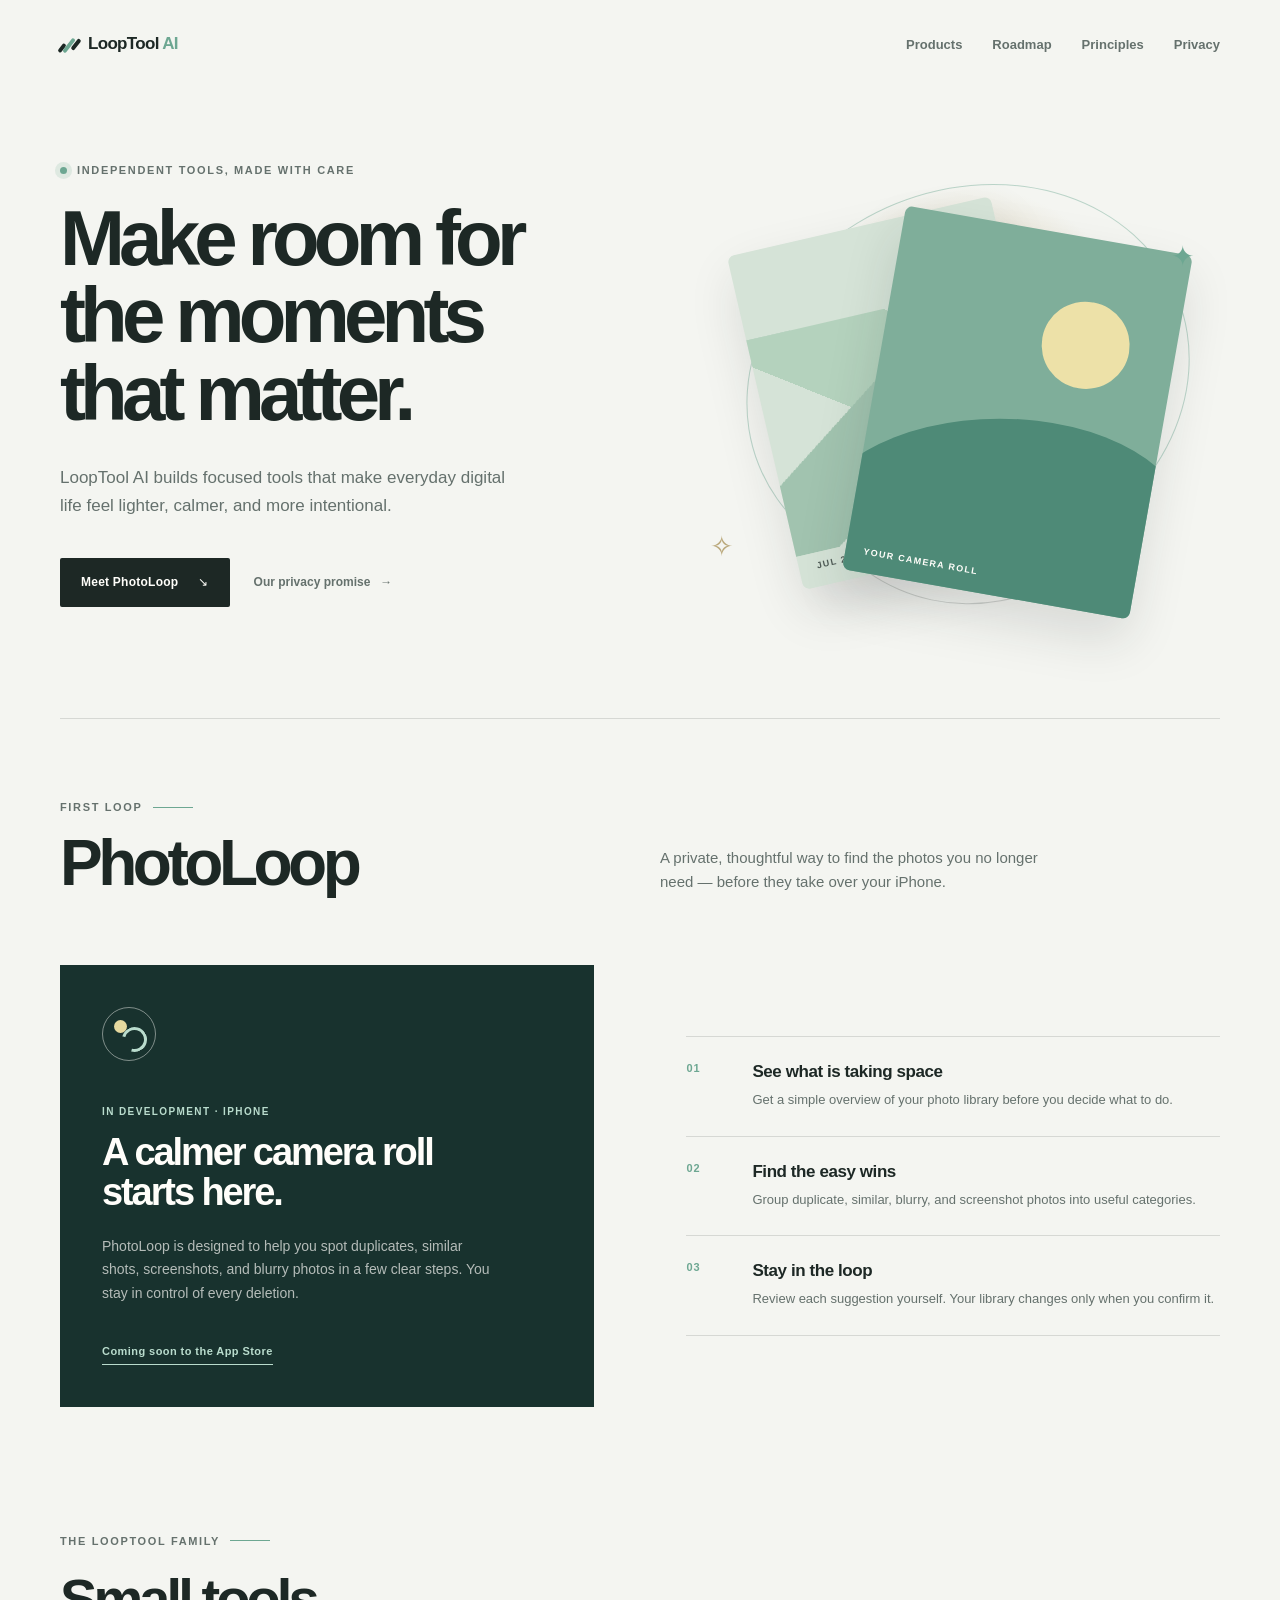
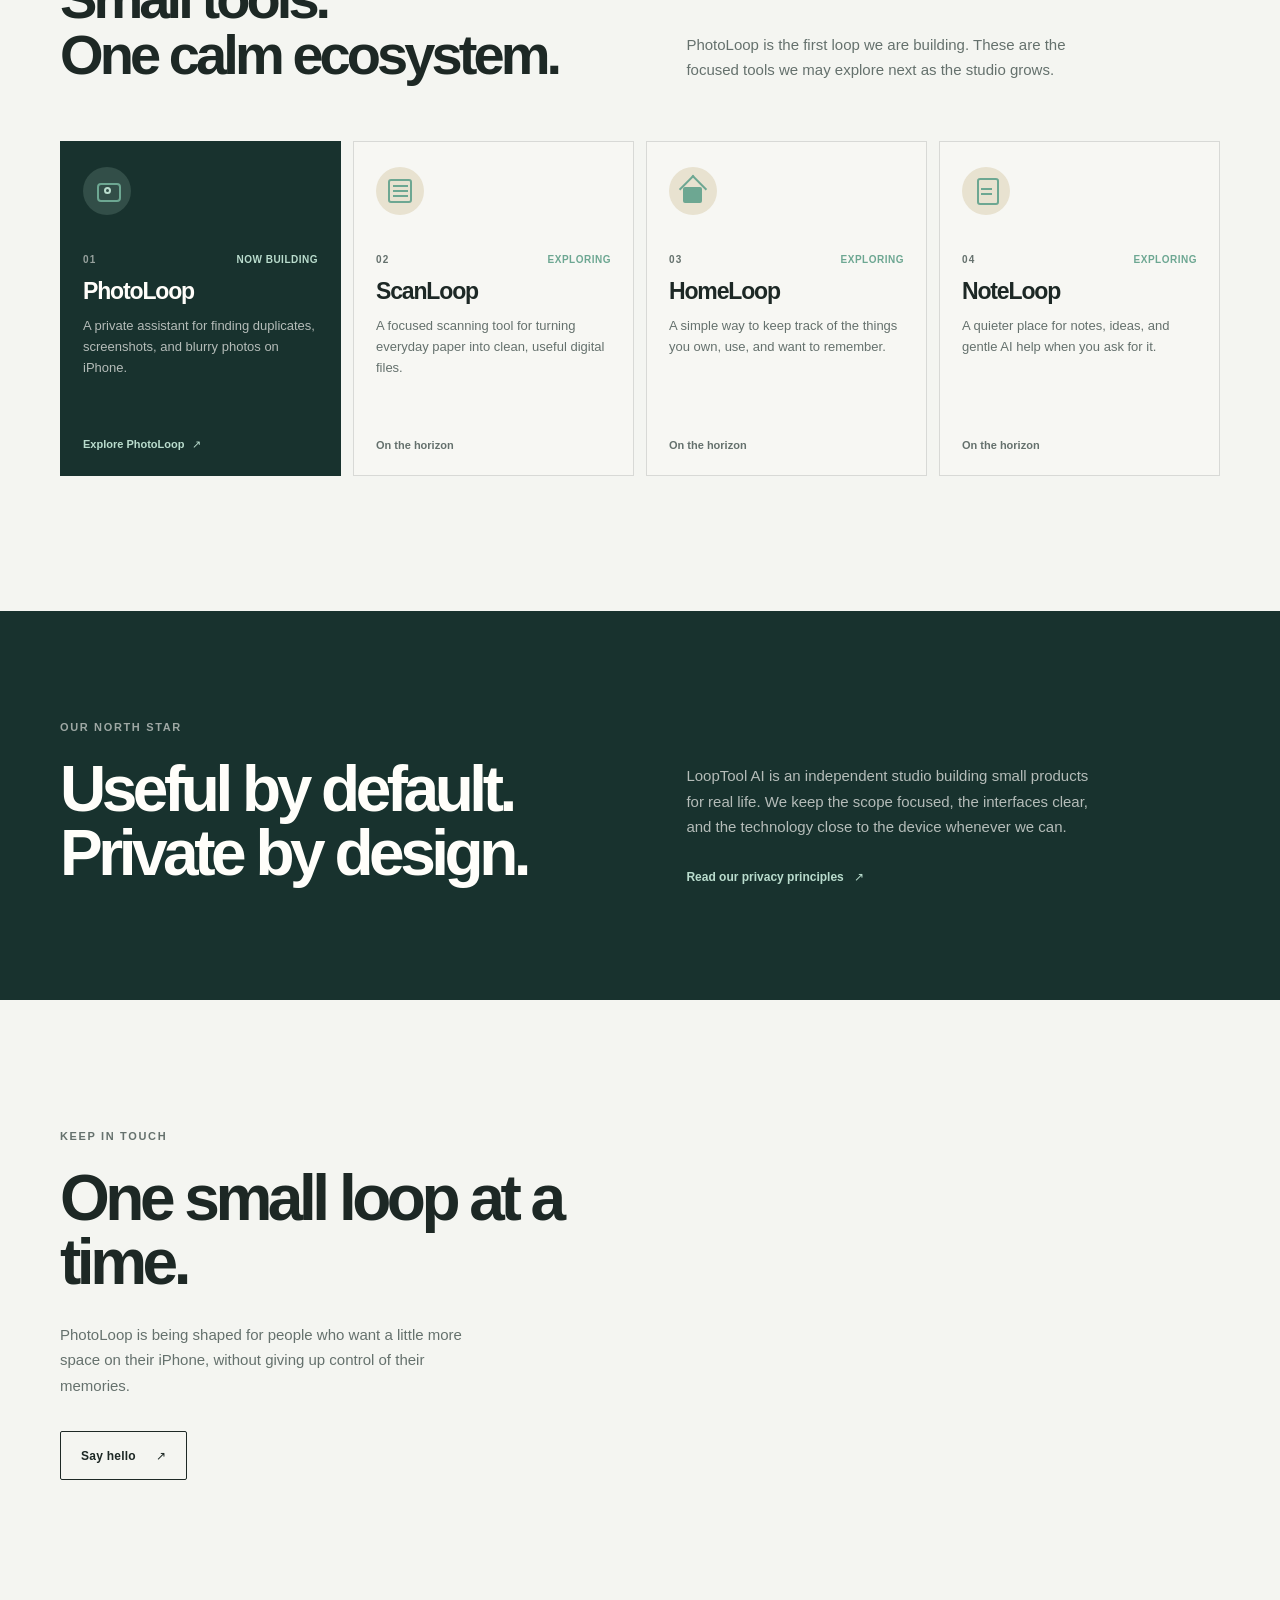
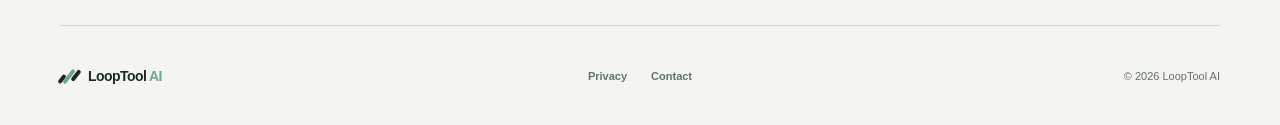
==== index.html @ a6b0fe11 "Add files via upload" ====
<!doctype html>
<html lang="en">
  <head>
    <meta charset="utf-8" />
    <meta name="viewport" content="width=device-width, initial-scale=1" />
    <meta name="theme-color" content="#f4f5f1" />
    <meta
      name="description"
      content="LoopTool AI makes small, thoughtful tools for everyday digital life. Meet PhotoLoop, a private photo organizing assistant for iPhone."
    />
    <title>LoopTool AI — Small tools for everyday loops</title>
    <link rel="stylesheet" href="styles.css" />
  </head>
  <body>
    <header class="site-header">
      <a class="brand" href="index.html" aria-label="LoopTool AI home">
        <span class="brand-mark" aria-hidden="true"><span></span><span></span><span></span></span>
        <span>LoopTool <em>AI</em></span>
      </a>
      <nav class="site-nav" aria-label="Primary navigation">
        <a href="#product">Products</a>
        <a href="#roadmap">Roadmap</a>
        <a href="#principles">Principles</a>
        <a href="privacy.html">Privacy</a>
      </nav>
    </header>

    <main>
      <section class="hero page-width">
        <div class="hero-copy">
          <p class="eyebrow"><span class="eyebrow-dot"></span>Independent tools, made with care</p>
          <h1>Make room for the moments that matter.</h1>
          <p class="hero-text">
            LoopTool AI builds focused tools that make everyday digital life feel lighter, calmer, and more intentional.
          </p>
          <div class="hero-actions">
            <a class="button button-dark" href="#product">Meet PhotoLoop <span aria-hidden="true">↘</span></a>
            <a class="text-link" href="privacy.html">Our privacy promise <span aria-hidden="true">→</span></a>
          </div>
        </div>

        <div class="hero-art" aria-label="Abstract illustration of organized photo memories" role="img">
          <div class="sun-glow"></div>
          <div class="orbit orbit-one"></div>
          <div class="orbit orbit-two"></div>
          <div class="memory-card memory-back">
            <div class="memory-shape shape-mountain"></div>
            <span>JUL 24</span>
          </div>
          <div class="memory-card memory-front">
            <div class="memory-shape shape-sun"></div>
            <div class="memory-shape shape-hill"></div>
            <span>YOUR CAMERA ROLL</span>
          </div>
          <div class="spark spark-one">✦</div>
          <div class="spark spark-two">✧</div>
        </div>
      </section>

      <section class="product-section page-width" id="product">
        <div class="section-intro">
          <p class="eyebrow">First loop <span class="eyebrow-line"></span></p>
          <h2>PhotoLoop</h2>
          <p class="section-lede">
            A private, thoughtful way to find the photos you no longer need — before they take over your iPhone.
          </p>
        </div>

        <div class="product-grid">
          <div class="product-panel">
            <div class="product-icon" aria-hidden="true">
              <span class="icon-sun"></span>
              <span class="icon-loop"></span>
            </div>
            <p class="product-status">In development · iPhone</p>
            <h3>A calmer camera roll starts here.</h3>
            <p>
              PhotoLoop is designed to help you spot duplicates, similar shots, screenshots, and blurry photos in a few clear steps. You stay in control of every deletion.
            </p>
            <span class="coming-soon">Coming soon to the App Store</span>
          </div>

          <div class="feature-list" aria-label="PhotoLoop features">
            <div class="feature-item">
              <span class="feature-number">01</span>
              <div>
                <h3>See what is taking space</h3>
                <p>Get a simple overview of your photo library before you decide what to do.</p>
              </div>
            </div>
            <div class="feature-item">
              <span class="feature-number">02</span>
              <div>
                <h3>Find the easy wins</h3>
                <p>Group duplicate, similar, blurry, and screenshot photos into useful categories.</p>
              </div>
            </div>
            <div class="feature-item">
              <span class="feature-number">03</span>
              <div>
                <h3>Stay in the loop</h3>
                <p>Review each suggestion yourself. Your library changes only when you confirm it.</p>
              </div>
            </div>
          </div>
        </div>
      </section>

      <section class="roadmap-section page-width" id="roadmap">
        <div class="roadmap-heading">
          <div>
            <p class="eyebrow">The LoopTool family <span class="eyebrow-line"></span></p>
            <h2>Small tools.<br />One calm ecosystem.</h2>
          </div>
          <p>
            PhotoLoop is the first loop we are building. These are the focused tools we may explore next as the studio grows.
          </p>
        </div>

        <div class="roadmap-grid">
          <article class="roadmap-card roadmap-card-featured">
            <div class="roadmap-icon roadmap-icon-photo" aria-hidden="true"><span></span></div>
            <div class="roadmap-meta"><span>01</span><span class="roadmap-status active-status">Now building</span></div>
            <h3>PhotoLoop</h3>
            <p>A private assistant for finding duplicates, screenshots, and blurry photos on iPhone.</p>
            <a href="#product" class="card-link">Explore PhotoLoop <span aria-hidden="true">↗</span></a>
          </article>
          <article class="roadmap-card">
            <div class="roadmap-icon roadmap-icon-scan" aria-hidden="true"><span></span></div>
            <div class="roadmap-meta"><span>02</span><span class="roadmap-status">Exploring</span></div>
            <h3>ScanLoop</h3>
            <p>A focused scanning tool for turning everyday paper into clean, useful digital files.</p>
            <span class="card-link muted-link">On the horizon</span>
          </article>
          <article class="roadmap-card">
            <div class="roadmap-icon roadmap-icon-home" aria-hidden="true"><span></span></div>
            <div class="roadmap-meta"><span>03</span><span class="roadmap-status">Exploring</span></div>
            <h3>HomeLoop</h3>
            <p>A simple way to keep track of the things you own, use, and want to remember.</p>
            <span class="card-link muted-link">On the horizon</span>
          </article>
          <article class="roadmap-card">
            <div class="roadmap-icon roadmap-icon-note" aria-hidden="true"><span></span></div>
            <div class="roadmap-meta"><span>04</span><span class="roadmap-status">Exploring</span></div>
            <h3>NoteLoop</h3>
            <p>A quieter place for notes, ideas, and gentle AI help when you ask for it.</p>
            <span class="card-link muted-link">On the horizon</span>
          </article>
        </div>
      </section>

      <section class="principles-section" id="principles">
        <div class="page-width principles-wrap">
          <div>
            <p class="eyebrow eyebrow-light">Our north star</p>
            <h2>Useful by default.<br />Private by design.</h2>
          </div>
          <div class="principles-copy">
            <p>
              LoopTool AI is an independent studio building small products for real life. We keep the scope focused, the interfaces clear, and the technology close to the device whenever we can.
            </p>
            <a class="light-link" href="privacy.html">Read our privacy principles <span aria-hidden="true">↗</span></a>
          </div>
        </div>
      </section>

      <section class="closing-section page-width">
        <p class="eyebrow">Keep in touch</p>
        <h2>One small loop at a time.</h2>
        <p>PhotoLoop is being shaped for people who want a little more space on their iPhone, without giving up control of their memories.</p>
        <a class="button button-outline" href="mailto:hello@looptoolai.com">Say hello <span aria-hidden="true">↗</span></a>
      </section>
    </main>

    <footer class="site-footer page-width">
      <a class="brand" href="index.html" aria-label="LoopTool AI home">
        <span class="brand-mark" aria-hidden="true"><span></span><span></span><span></span></span>
        <span>LoopTool <em>AI</em></span>
      </a>
      <div class="footer-links">
        <a href="privacy.html">Privacy</a>
        <a href="mailto:hello@looptoolai.com">Contact</a>
      </div>
      <p>© 2026 LoopTool AI</p>
    </footer>
  </body>
</html>
---- styles.css ----
:root {
  --ink: #1d2825;
  --muted: #65716d;
  --paper: #f4f5f1;
  --line: rgba(29, 40, 37, 0.14);
  --mint: #b9dccd;
  --mint-deep: #6da792;
  --cream: #e8e2d0;
  --night: #18322e;
  --white: #fffefa;
  --page: min(1160px, calc(100% - 48px));
  font-family: Inter, ui-sans-serif, -apple-system, BlinkMacSystemFont, "Segoe UI", sans-serif;
  color: var(--ink);
  background: var(--paper);
  font-synthesis: none;
  text-rendering: optimizeLegibility;
}

* { box-sizing: border-box; }
html { scroll-behavior: smooth; }
body { margin: 0; background: var(--paper); }
a { color: inherit; text-decoration: none; }
a:focus-visible { outline: 3px solid var(--mint-deep); outline-offset: 4px; }
.page-width { width: var(--page); margin-inline: auto; }

.site-header {
  width: var(--page);
  margin: 0 auto;
  min-height: 88px;
  display: flex;
  align-items: center;
  justify-content: space-between;
  gap: 24px;
}
.brand { display: inline-flex; align-items: center; gap: 10px; font-size: 17px; font-weight: 750; letter-spacing: -0.04em; }
.brand em { color: var(--mint-deep); font-style: normal; }
.brand-mark { display: inline-flex; align-items: end; gap: 3px; height: 19px; }
.brand-mark span { display: block; width: 4px; border-radius: 4px; background: var(--ink); transform: rotate(38deg); }
.brand-mark span:nth-child(1) { height: 10px; margin-bottom: 1px; }
.brand-mark span:nth-child(2) { height: 17px; background: var(--mint-deep); }
.brand-mark span:nth-child(3) { height: 13px; margin-bottom: 3px; }
.site-nav { display: flex; gap: 30px; color: var(--muted); font-size: 13px; font-weight: 650; }
.site-nav a { transition: color 180ms ease; }
.site-nav a:hover, .site-nav a.active { color: var(--ink); }

.hero { min-height: 630px; display: grid; grid-template-columns: minmax(0, 0.95fr) minmax(360px, 1.05fr); align-items: center; gap: clamp(50px, 9vw, 130px); padding: 55px 0 90px; }
.eyebrow { display: flex; align-items: center; gap: 10px; margin: 0 0 24px; color: var(--muted); font-size: 11px; font-weight: 750; letter-spacing: 0.15em; text-transform: uppercase; }
.eyebrow-dot { width: 7px; height: 7px; display: inline-block; border-radius: 50%; background: var(--mint-deep); box-shadow: 0 0 0 5px rgba(109, 167, 146, 0.16); }
.hero h1 { max-width: 600px; margin: 0; font-size: clamp(47px, 6.1vw, 78px); line-height: 0.99; letter-spacing: -0.075em; font-weight: 720; }
.hero-text { max-width: 450px; margin: 32px 0 0; color: var(--muted); font-size: 17px; line-height: 1.65; }
.hero-actions { display: flex; align-items: center; flex-wrap: wrap; gap: 24px; margin-top: 38px; }
.button { display: inline-flex; align-items: center; gap: 20px; min-height: 49px; padding: 0 20px; border: 1px solid transparent; border-radius: 2px; font-size: 12px; font-weight: 750; letter-spacing: 0.02em; transition: transform 180ms ease, background 180ms ease; }
.button:hover { transform: translateY(-2px); }
.button-dark { color: var(--white); background: var(--ink); }
.button-outline { border-color: var(--ink); }
.text-link, .light-link { display: inline-flex; gap: 10px; align-items: center; font-size: 12px; font-weight: 750; }
.text-link { color: var(--muted); }
.text-link:hover, .light-link:hover { color: var(--mint-deep); }

.hero-art { position: relative; width: min(100%, 520px); aspect-ratio: 1 / 0.9; justify-self: end; isolation: isolate; }
.sun-glow { position: absolute; width: 70%; aspect-ratio: 1; top: 7%; left: 16%; border-radius: 50%; background: radial-gradient(circle, #fffdf0 0 12%, #e8e2d0 44%, rgba(232, 226, 208, 0) 70%); }
.orbit { position: absolute; border: 1px solid rgba(109, 167, 146, 0.43); border-radius: 50%; transform: rotate(-22deg); }
.orbit-one { inset: 8% 5% 10% 8%; }
.orbit-two { inset: 20% 14% 3% 18%; border-color: rgba(29, 40, 37, 0.18); transform: rotate(35deg); }
.memory-card { position: absolute; overflow: hidden; border-radius: 7px; box-shadow: 0 24px 50px rgba(29, 40, 37, 0.13); }
.memory-card span { position: absolute; left: 18px; bottom: 16px; font-size: 9px; font-weight: 800; letter-spacing: 0.15em; }
.memory-back { width: 52%; aspect-ratio: 0.79; top: 15%; left: 12%; color: rgba(29, 40, 37, 0.72); background: #d5e3d7; transform: rotate(-13deg); }
.memory-front { width: 56%; aspect-ratio: 0.79; right: 11%; bottom: 5%; color: var(--white); background: #7fae9a; transform: rotate(10deg); }
.memory-shape { position: absolute; }
.shape-mountain { width: 120%; height: 65%; left: -4%; bottom: 10%; background: linear-gradient(145deg, transparent 35%, #8fb9a2 35% 58%, transparent 58%), linear-gradient(35deg, transparent 45%, #a9cdb5 45% 73%, transparent 73%); opacity: .75; }
.shape-sun { width: 30%; aspect-ratio: 1; right: 16%; top: 17%; border-radius: 50%; background: #ede1a8; }
.shape-hill { width: 130%; height: 60%; left: -14%; bottom: -12%; border-radius: 50% 50% 0 0; background: #4e8a77; transform: rotate(-10deg); }
.spark { position: absolute; color: var(--mint-deep); font-size: 28px; }
.spark-one { right: 5%; top: 19%; }
.spark-two { left: 2%; bottom: 12%; color: #b9a779; }

.product-section { padding: 82px 0 128px; border-top: 1px solid var(--line); }
.section-intro { display: grid; grid-template-columns: 1fr 1fr; column-gap: 40px; align-items: end; }
.section-intro .eyebrow { grid-column: 1 / -1; margin-bottom: 18px; }
.eyebrow-line { display: inline-block; width: 40px; height: 1px; background: var(--mint-deep); }
.section-intro h2, .principles-section h2, .closing-section h2 { margin: 0; font-size: clamp(40px, 5.3vw, 64px); line-height: 1; letter-spacing: -0.07em; }
.section-lede { max-width: 390px; margin: 0; color: var(--muted); font-size: 15px; line-height: 1.65; }
.product-grid { display: grid; grid-template-columns: 1fr 1fr; gap: 8%; margin-top: 70px; }
.product-panel { min-height: 395px; padding: 42px; color: var(--white); background: var(--night); }
.product-icon { position: relative; width: 54px; height: 54px; margin-bottom: 45px; border: 1px solid rgba(255, 254, 250, .45); border-radius: 50%; }
.icon-sun { position: absolute; width: 13px; height: 13px; left: 11px; top: 12px; border-radius: 50%; background: #e6d99f; }
.icon-loop { position: absolute; width: 25px; height: 25px; right: 8px; bottom: 8px; border: 3px solid var(--mint); border-left-color: transparent; border-radius: 50%; transform: rotate(-30deg); }
.product-status { margin: 0 0 15px; color: var(--mint); font-size: 10px; font-weight: 750; letter-spacing: .14em; text-transform: uppercase; }
.product-panel h3 { max-width: 340px; margin: 0; font-size: clamp(28px, 3vw, 38px); line-height: 1.06; letter-spacing: -.055em; }
.product-panel > p:not(.product-status) { max-width: 390px; margin: 22px 0 35px; color: rgba(255, 254, 250, .68); font-size: 14px; line-height: 1.7; }
.coming-soon { display: inline-block; padding-bottom: 7px; border-bottom: 1px solid var(--mint); color: var(--mint); font-size: 11px; font-weight: 750; letter-spacing: .04em; }
.feature-list { display: flex; flex-direction: column; justify-content: center; }
.feature-item { display: grid; grid-template-columns: 48px 1fr; gap: 18px; padding: 25px 0; border-bottom: 1px solid var(--line); }
.feature-item:first-child { border-top: 1px solid var(--line); }
.feature-number { color: var(--mint-deep); font-size: 11px; font-weight: 750; letter-spacing: .1em; }
.feature-item h3 { margin: 0 0 8px; font-size: 17px; letter-spacing: -.025em; }
.feature-item p { margin: 0; color: var(--muted); font-size: 13px; line-height: 1.6; }

.roadmap-section { padding: 0 0 135px; }
.roadmap-heading { display: grid; grid-template-columns: 1fr 1fr; gap: 8%; align-items: end; padding-bottom: 58px; }
.roadmap-heading h2 { margin: 0; font-size: clamp(38px, 4.4vw, 56px); line-height: 1; letter-spacing: -.07em; }
.roadmap-heading > p { max-width: 390px; margin: 0; color: var(--muted); font-size: 15px; line-height: 1.7; }
.roadmap-grid { display: grid; grid-template-columns: repeat(4, 1fr); gap: 12px; }
.roadmap-card { min-height: 335px; padding: 25px 22px 24px; border: 1px solid var(--line); display: flex; flex-direction: column; background: rgba(255, 254, 250, .22); transition: transform 180ms ease, border-color 180ms ease, background 180ms ease; }
.roadmap-card:hover { border-color: rgba(109, 167, 146, .7); background: var(--white); transform: translateY(-4px); }
.roadmap-card-featured { color: var(--white); background: var(--night); border-color: var(--night); }
.roadmap-card-featured:hover { background: var(--night); }
.roadmap-icon { position: relative; width: 48px; height: 48px; margin-bottom: 39px; border-radius: 50%; background: var(--cream); }
.roadmap-card-featured .roadmap-icon { background: rgba(185, 220, 205, .16); }
.roadmap-icon-photo::before { content: ""; position: absolute; width: 20px; height: 15px; left: 14px; top: 16px; border: 2px solid var(--mint-deep); border-radius: 4px; }
.roadmap-icon-photo span { position: absolute; width: 7px; height: 7px; left: 21px; top: 20px; border: 2px solid var(--mint); border-radius: 50%; }
.roadmap-icon-scan::before { content: ""; position: absolute; inset: 12px; border: 2px solid var(--mint-deep); border-radius: 3px; }
.roadmap-icon-scan span { position: absolute; width: 15px; height: 2px; left: 17px; top: 23px; background: var(--mint-deep); box-shadow: 0 -5px 0 var(--mint-deep), 0 5px 0 var(--mint-deep); }
.roadmap-icon-home::before { content: ""; position: absolute; width: 19px; height: 16px; left: 14px; top: 20px; background: var(--mint-deep); border-radius: 2px; }
.roadmap-icon-home span { position: absolute; width: 20px; height: 20px; left: 14px; top: 12px; border-left: 2px solid var(--mint-deep); border-top: 2px solid var(--mint-deep); transform: rotate(45deg); }
.roadmap-icon-note::before { content: ""; position: absolute; width: 18px; height: 23px; left: 15px; top: 11px; border: 2px solid var(--mint-deep); border-radius: 3px; }
.roadmap-icon-note span { position: absolute; width: 11px; height: 2px; left: 19px; top: 21px; background: var(--mint-deep); box-shadow: 0 5px 0 var(--mint-deep); }
.roadmap-meta { display: flex; justify-content: space-between; align-items: center; gap: 10px; margin-bottom: 13px; color: var(--muted); font-size: 10px; font-weight: 750; letter-spacing: .12em; text-transform: uppercase; }
.roadmap-card-featured .roadmap-meta { color: rgba(255, 254, 250, .55); }
.roadmap-status { color: var(--mint-deep); letter-spacing: .05em; }
.active-status { color: var(--mint); }
.roadmap-card h3 { margin: 0 0 11px; font-size: 23px; letter-spacing: -.05em; }
.roadmap-card p { margin: 0; color: var(--muted); font-size: 13px; line-height: 1.6; }
.roadmap-card-featured p { color: rgba(255, 254, 250, .68); }
.card-link { display: inline-flex; align-items: center; gap: 8px; margin-top: auto; padding-top: 22px; color: var(--mint-deep); font-size: 11px; font-weight: 750; }
.roadmap-card-featured .card-link { color: var(--mint); }
.muted-link { color: var(--muted); }

.principles-section { color: var(--white); background: var(--night); }
.principles-wrap { display: grid; grid-template-columns: 1fr 1fr; gap: 8%; padding-top: 110px; padding-bottom: 115px; }
.eyebrow-light { color: rgba(255, 254, 250, .58); }
.principles-section h2 { color: var(--white); }
.principles-copy { align-self: end; max-width: 410px; }
.principles-copy p { margin: 0 0 27px; color: rgba(255, 254, 250, .68); font-size: 15px; line-height: 1.7; }
.light-link { color: var(--mint); }
.closing-section { padding: 130px 0 145px; }
.closing-section h2 { max-width: 640px; }
.closing-section > p:not(.eyebrow) { max-width: 430px; margin: 28px 0 30px; color: var(--muted); font-size: 15px; line-height: 1.7; }
.closing-section .button { margin-top: 3px; }
.site-footer { display: grid; grid-template-columns: 1fr auto 1fr; align-items: center; gap: 20px; min-height: 100px; border-top: 1px solid var(--line); color: var(--muted); font-size: 11px; }
.site-footer .brand { color: var(--ink); font-size: 14px; }
.footer-links { display: flex; gap: 24px; font-weight: 650; }
.footer-links a:hover { color: var(--ink); }
.site-footer > p { justify-self: end; margin: 0; }

.legal-page { padding: 90px 0 140px; }
.legal-page > h1 { max-width: 650px; margin: 0; font-size: clamp(46px, 6vw, 76px); line-height: .98; letter-spacing: -.075em; }
.legal-updated { margin: 24px 0 80px; color: var(--muted); font-size: 13px; }
.legal-layout { display: grid; grid-template-columns: minmax(190px, .65fr) minmax(0, 1.35fr); gap: 10%; padding-top: 42px; border-top: 1px solid var(--line); }
.legal-aside { color: var(--muted); font-size: 13px; line-height: 1.65; }
.legal-aside p { margin: 0 0 20px; }
.legal-aside a, .legal-content a { color: var(--mint-deep); font-weight: 700; }
.legal-content { max-width: 670px; }
.legal-content h2 { margin: 0 0 10px; font-size: 21px; letter-spacing: -.04em; }
.legal-content p { margin: 0 0 37px; color: var(--muted); font-size: 15px; line-height: 1.75; }

@media (max-width: 760px) {
  :root { --page: min(100% - 36px, 600px); }
  .site-header { min-height: 74px; }
  .site-nav { gap: 14px; font-size: 11px; }
  .hero { display: flex; flex-direction: column; align-items: start; min-height: 0; padding: 70px 0 100px; gap: 52px; }
  .hero-art { width: min(100%, 480px); align-self: center; }
  .hero h1 { font-size: clamp(47px, 13vw, 70px); }
  .section-intro, .product-grid, .principles-wrap, .legal-layout { grid-template-columns: 1fr; }
  .roadmap-heading { grid-template-columns: 1fr; gap: 25px; }
  .roadmap-grid { grid-template-columns: repeat(2, 1fr); }
  .section-lede { margin-top: 25px; }
  .product-grid { gap: 60px; margin-top: 50px; }
  .product-panel { padding: 32px; }
  .principles-wrap { gap: 55px; padding-top: 80px; padding-bottom: 85px; }
  .closing-section { padding: 90px 0 105px; }
  .site-footer { grid-template-columns: 1fr auto; padding: 24px 0; }
  .site-footer > p { grid-column: 1 / -1; justify-self: start; }
  .legal-page { padding: 65px 0 90px; }
  .legal-updated { margin-bottom: 55px; }
  .legal-layout { gap: 45px; }
}

@media (max-width: 480px) {
  .roadmap-grid { grid-template-columns: 1fr; }
}

@media (prefers-reduced-motion: reduce) {
  html { scroll-behavior: auto; }
  *, *::before, *::after { transition-duration: .01ms !important; }
}
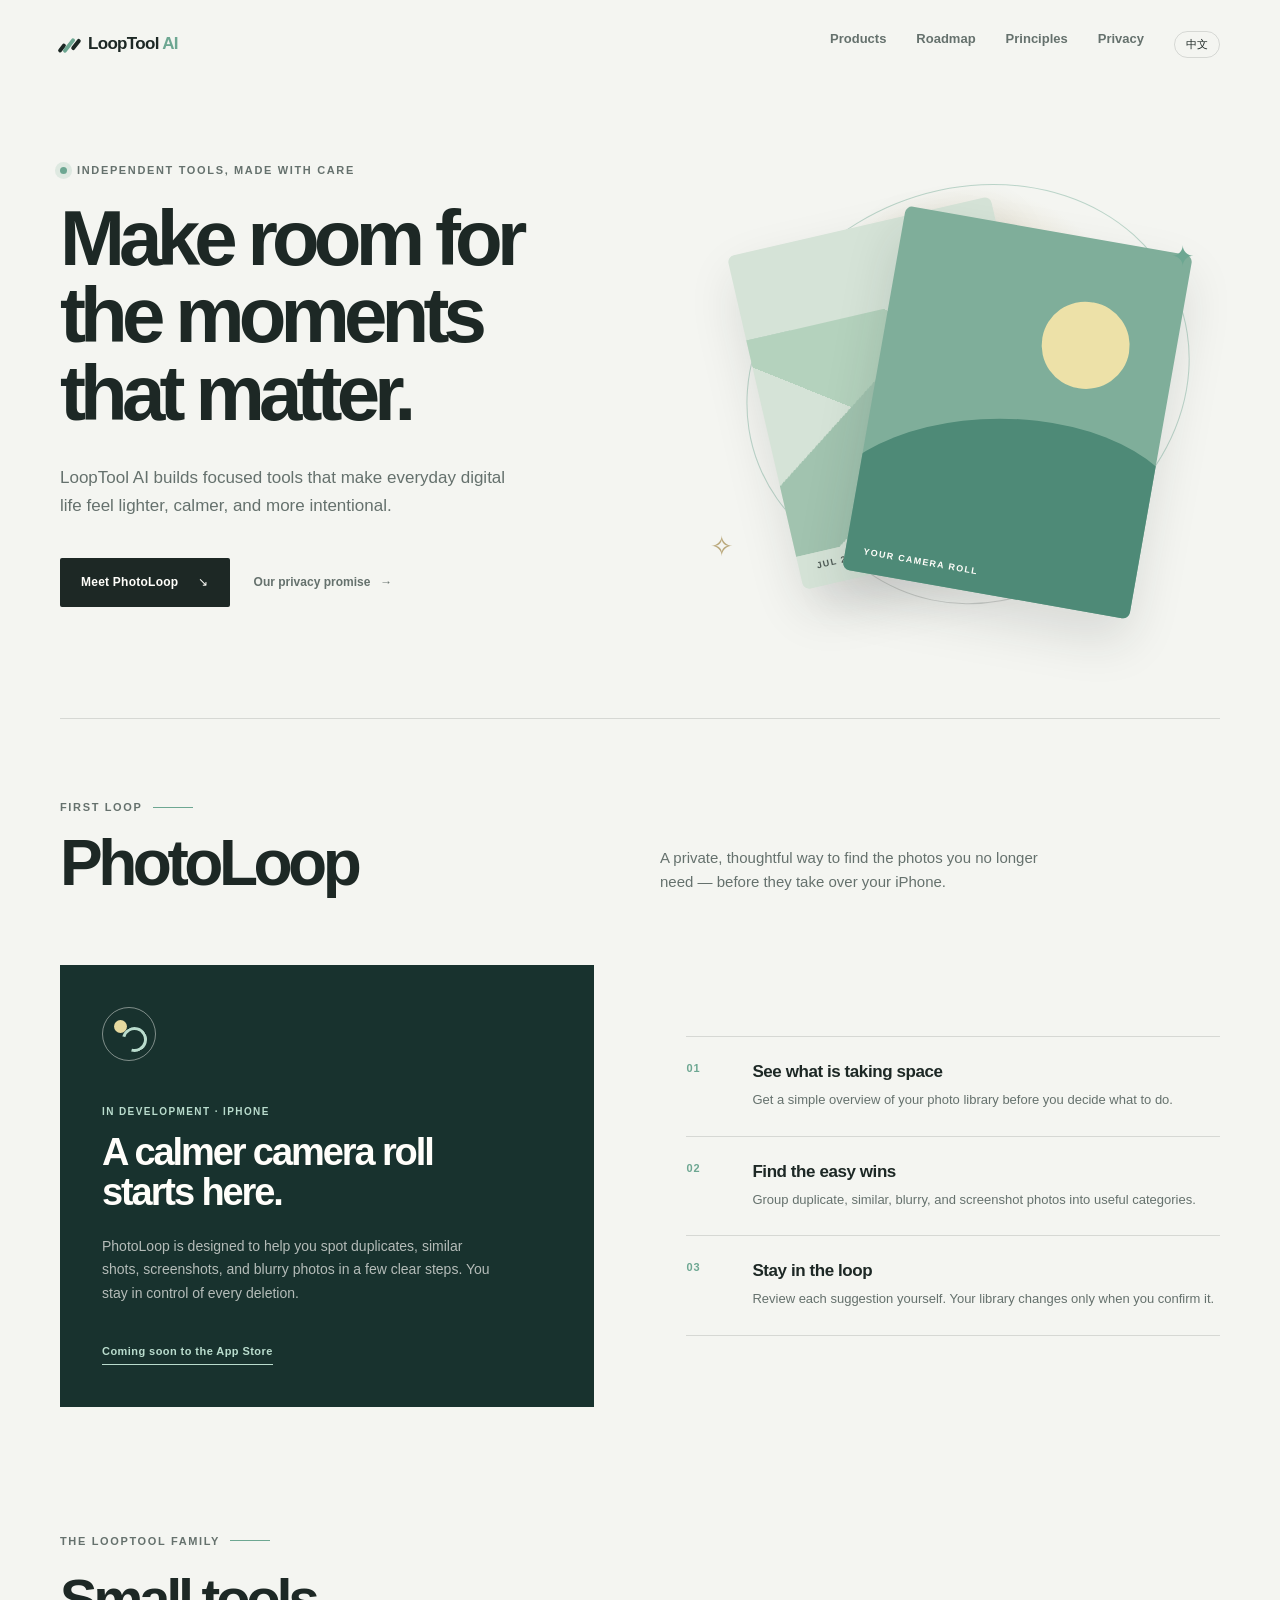
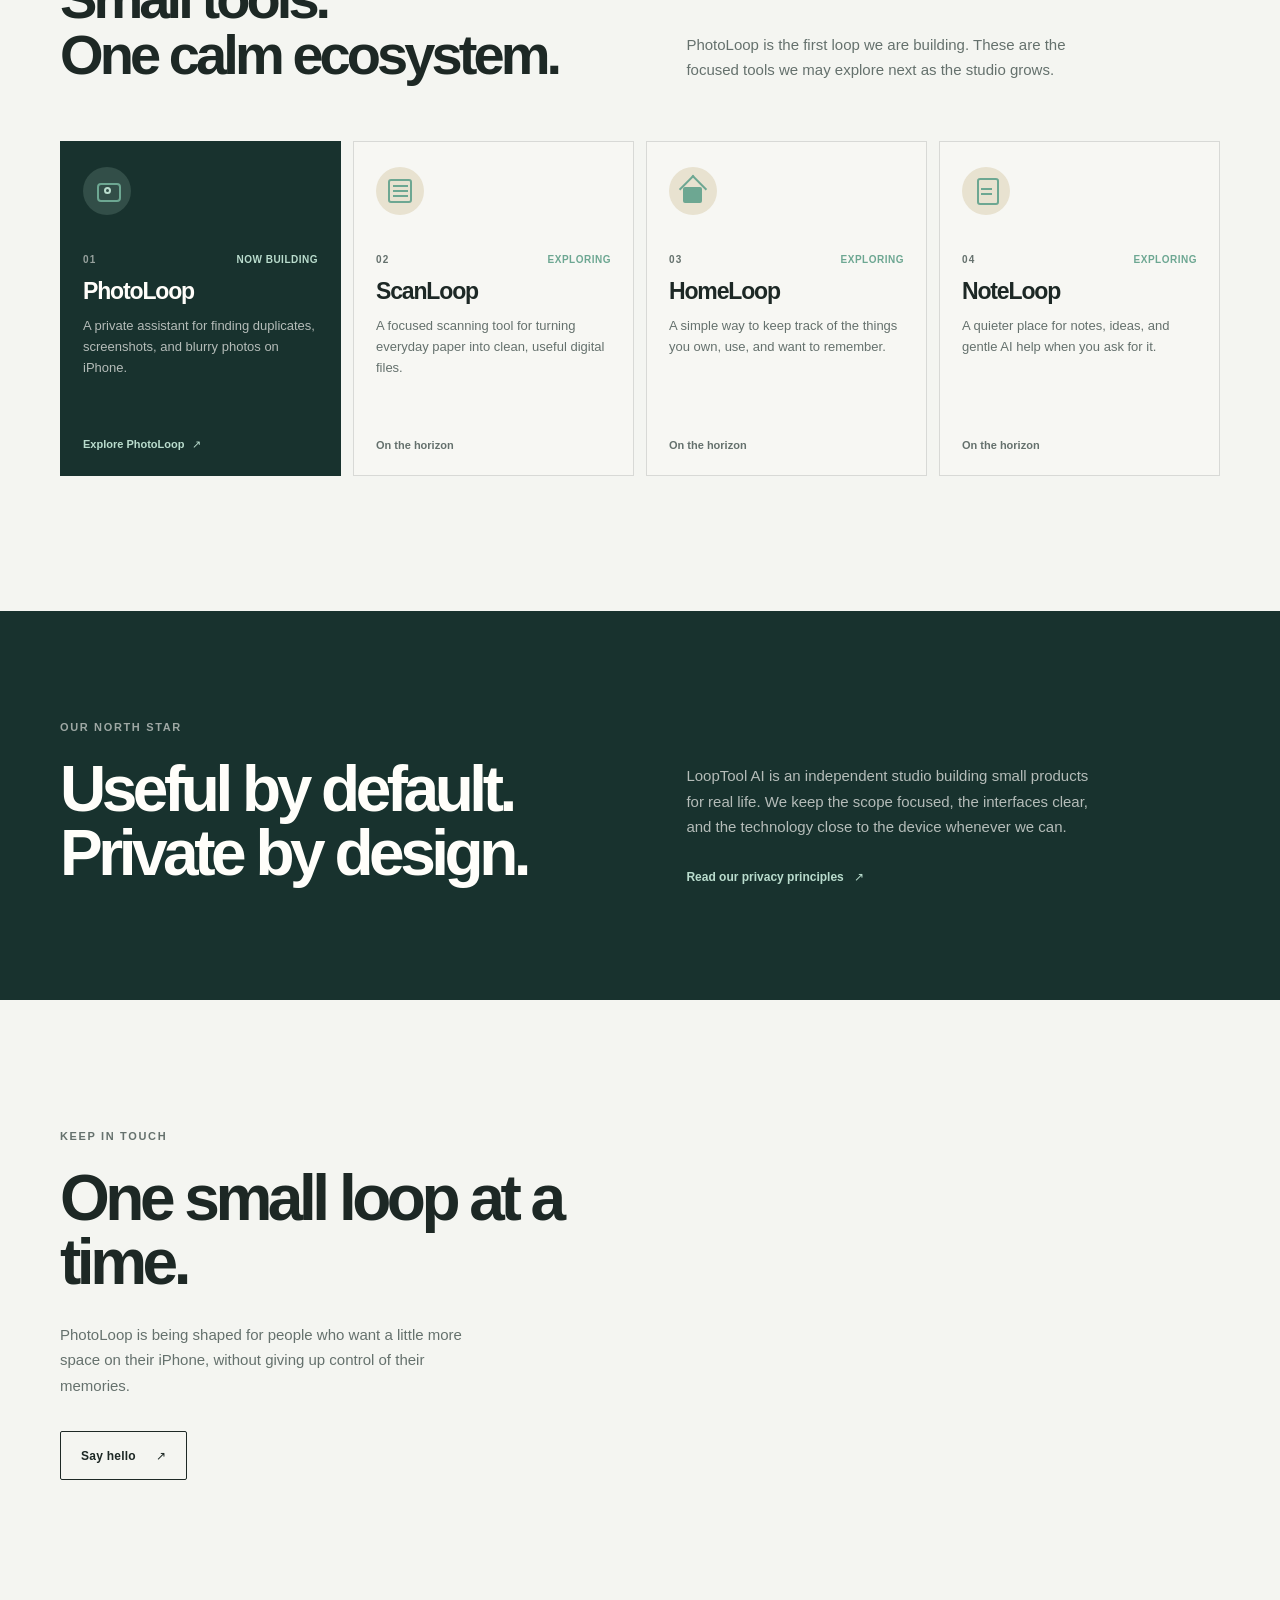
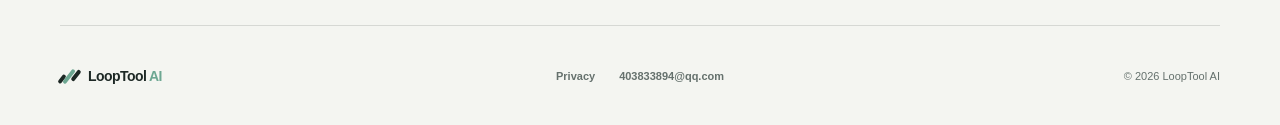
==== commit 4f9b6ae1: "Add files via upload" ====
--- a/index.html
+++ b/index.html
@@ -6,10 +6,13 @@
     <meta name="theme-color" content="#f4f5f1" />
     <meta
       name="description"
+      data-en="LoopTool AI makes small, thoughtful tools for everyday digital life. Meet PhotoLoop, a private photo organizing assistant for iPhone."
+      data-zh="LoopTool AI 打造简洁、贴心的日常数字工具。认识 PhotoLoop——一款注重隐私的 iPhone 照片整理助手。"
       content="LoopTool AI makes small, thoughtful tools for everyday digital life. Meet PhotoLoop, a private photo organizing assistant for iPhone."
     />
-    <title>LoopTool AI — Small tools for everyday loops</title>
+    <title data-en="LoopTool AI — Small tools for everyday loops" data-zh="LoopTool AI — 让日常更轻松的小工具">LoopTool AI — Small tools for everyday loops</title>
     <link rel="stylesheet" href="styles.css" />
+    <script src="script.js" defer></script>
   </head>
   <body>
     <header class="site-header">
@@ -18,24 +21,25 @@
         <span>LoopTool <em>AI</em></span>
       </a>
       <nav class="site-nav" aria-label="Primary navigation">
-        <a href="#product">Products</a>
-        <a href="#roadmap">Roadmap</a>
-        <a href="#principles">Principles</a>
-        <a href="privacy.html">Privacy</a>
+        <a href="#product"><span data-en="Products" data-zh="产品">Products</span></a>
+        <a href="#roadmap"><span data-en="Roadmap" data-zh="产品规划">Roadmap</span></a>
+        <a href="#principles"><span data-en="Principles" data-zh="原则">Principles</span></a>
+        <a href="privacy.html"><span data-en="Privacy" data-zh="隐私">Privacy</span></a>
+        <button class="language-toggle" id="language-toggle" type="button" aria-label="Switch to Chinese">中文</button>
       </nav>
     </header>
 
     <main>
       <section class="hero page-width">
         <div class="hero-copy">
-          <p class="eyebrow"><span class="eyebrow-dot"></span>Independent tools, made with care</p>
-          <h1>Make room for the moments that matter.</h1>
-          <p class="hero-text">
+          <p class="eyebrow"><span class="eyebrow-dot"></span><span data-en="Independent tools, made with care" data-zh="独立开发，认真做好每个工具">Independent tools, made with care</span></p>
+          <h1 data-en="Make room for the moments that matter." data-zh="为重要的时刻留出空间。">Make room for the moments that matter.</h1>
+          <p class="hero-text" data-en="LoopTool AI builds focused tools that make everyday digital life feel lighter, calmer, and more intentional." data-zh="LoopTool AI 专注打造小而有用的工具，让日常数字生活更轻松、更从容、更有掌控感。">
             LoopTool AI builds focused tools that make everyday digital life feel lighter, calmer, and more intentional.
           </p>
           <div class="hero-actions">
-            <a class="button button-dark" href="#product">Meet PhotoLoop <span aria-hidden="true">↘</span></a>
-            <a class="text-link" href="privacy.html">Our privacy promise <span aria-hidden="true">→</span></a>
+            <a class="button button-dark" href="#product"><span data-en="Meet PhotoLoop" data-zh="了解 PhotoLoop">Meet PhotoLoop</span> <span aria-hidden="true">↘</span></a>
+            <a class="text-link" href="privacy.html"><span data-en="Our privacy promise" data-zh="我们的隐私承诺">Our privacy promise</span> <span aria-hidden="true">→</span></a>
           </div>
         </div>
 
@@ -50,7 +54,7 @@
           <div class="memory-card memory-front">
             <div class="memory-shape shape-sun"></div>
             <div class="memory-shape shape-hill"></div>
-            <span>YOUR CAMERA ROLL</span>
+            <span data-en="YOUR CAMERA ROLL" data-zh="你的相册">YOUR CAMERA ROLL</span>
           </div>
           <div class="spark spark-one">✦</div>
           <div class="spark spark-two">✧</div>
@@ -59,9 +63,9 @@
 
       <section class="product-section page-width" id="product">
         <div class="section-intro">
-          <p class="eyebrow">First loop <span class="eyebrow-line"></span></p>
+          <p class="eyebrow"><span data-en="First loop" data-zh="第一个产品">First loop</span> <span class="eyebrow-line"></span></p>
           <h2>PhotoLoop</h2>
-          <p class="section-lede">
+          <p class="section-lede" data-en="A private, thoughtful way to find the photos you no longer need — before they take over your iPhone." data-zh="在照片占满 iPhone 之前，用一种注重隐私、清晰从容的方式找出不再需要的照片。">
             A private, thoughtful way to find the photos you no longer need — before they take over your iPhone.
           </p>
         </div>
@@ -72,34 +76,34 @@
               <span class="icon-sun"></span>
               <span class="icon-loop"></span>
             </div>
-            <p class="product-status">In development · iPhone</p>
-            <h3>A calmer camera roll starts here.</h3>
-            <p>
+            <p class="product-status" data-en="In development · iPhone" data-zh="开发中 · iPhone">In development · iPhone</p>
+            <h3 data-en="A calmer camera roll starts here." data-zh="从更清爽的相册开始。">A calmer camera roll starts here.</h3>
+            <p data-en="PhotoLoop is designed to help you spot duplicates, similar shots, screenshots, and blurry photos in a few clear steps. You stay in control of every deletion." data-zh="PhotoLoop 会用几个清晰的步骤，帮助你找出重复、相似、截图和模糊照片。每一次删除都由你亲自确认。">
               PhotoLoop is designed to help you spot duplicates, similar shots, screenshots, and blurry photos in a few clear steps. You stay in control of every deletion.
             </p>
-            <span class="coming-soon">Coming soon to the App Store</span>
+            <span class="coming-soon" data-en="Coming soon to the App Store" data-zh="即将登陆 App Store">Coming soon to the App Store</span>
           </div>
 
           <div class="feature-list" aria-label="PhotoLoop features">
             <div class="feature-item">
               <span class="feature-number">01</span>
               <div>
-                <h3>See what is taking space</h3>
-                <p>Get a simple overview of your photo library before you decide what to do.</p>
+                <h3 data-en="See what is taking space" data-zh="看清空间被什么占用">See what is taking space</h3>
+                <p data-en="Get a simple overview of your photo library before you decide what to do." data-zh="在决定如何整理之前，先清楚了解照片库的整体情况。">Get a simple overview of your photo library before you decide what to do.</p>
               </div>
             </div>
             <div class="feature-item">
               <span class="feature-number">02</span>
               <div>
-                <h3>Find the easy wins</h3>
-                <p>Group duplicate, similar, blurry, and screenshot photos into useful categories.</p>
+                <h3 data-en="Find the easy wins" data-zh="先处理最容易的部分">Find the easy wins</h3>
+                <p data-en="Group duplicate, similar, blurry, and screenshot photos into useful categories." data-zh="把重复、相似、模糊和截图照片整理成清晰的分类。">Group duplicate, similar, blurry, and screenshot photos into useful categories.</p>
               </div>
             </div>
             <div class="feature-item">
               <span class="feature-number">03</span>
               <div>
-                <h3>Stay in the loop</h3>
-                <p>Review each suggestion yourself. Your library changes only when you confirm it.</p>
+                <h3 data-en="Stay in the loop" data-zh="每一步都由你决定">Stay in the loop</h3>
+                <p data-en="Review each suggestion yourself. Your library changes only when you confirm it." data-zh="亲自查看每一项建议。只有在你确认后，照片库才会发生变化。">Review each suggestion yourself. Your library changes only when you confirm it.</p>
               </div>
             </div>
           </div>
@@ -109,10 +113,10 @@
       <section class="roadmap-section page-width" id="roadmap">
         <div class="roadmap-heading">
           <div>
-            <p class="eyebrow">The LoopTool family <span class="eyebrow-line"></span></p>
-            <h2>Small tools.<br />One calm ecosystem.</h2>
+            <p class="eyebrow"><span data-en="The LoopTool family" data-zh="LoopTool 产品家族">The LoopTool family</span> <span class="eyebrow-line"></span></p>
+            <h2 data-en="Small tools.<br />One calm ecosystem." data-zh="小工具。<br />组成一个轻盈的工具生态。">Small tools.<br />One calm ecosystem.</h2>
           </div>
-          <p>
+          <p data-en="PhotoLoop is the first loop we are building. These are the focused tools we may explore next as the studio grows." data-zh="PhotoLoop 是我们正在打造的第一个产品。随着工作室发展，这些是我们可能继续探索的专注型工具。">
             PhotoLoop is the first loop we are building. These are the focused tools we may explore next as the studio grows.
           </p>
         </div>
@@ -120,31 +124,31 @@
         <div class="roadmap-grid">
           <article class="roadmap-card roadmap-card-featured">
             <div class="roadmap-icon roadmap-icon-photo" aria-hidden="true"><span></span></div>
-            <div class="roadmap-meta"><span>01</span><span class="roadmap-status active-status">Now building</span></div>
+            <div class="roadmap-meta"><span>01</span><span class="roadmap-status active-status" data-en="Now building" data-zh="正在开发">Now building</span></div>
             <h3>PhotoLoop</h3>
-            <p>A private assistant for finding duplicates, screenshots, and blurry photos on iPhone.</p>
-            <a href="#product" class="card-link">Explore PhotoLoop <span aria-hidden="true">↗</span></a>
+            <p data-en="A private assistant for finding duplicates, screenshots, and blurry photos on iPhone." data-zh="一款注重隐私的 iPhone 照片整理助手，帮助你找出重复、截图和模糊照片。">A private assistant for finding duplicates, screenshots, and blurry photos on iPhone.</p>
+            <a href="#product" class="card-link"><span data-en="Explore PhotoLoop" data-zh="了解 PhotoLoop">Explore PhotoLoop</span> <span aria-hidden="true">↗</span></a>
           </article>
           <article class="roadmap-card">
             <div class="roadmap-icon roadmap-icon-scan" aria-hidden="true"><span></span></div>
-            <div class="roadmap-meta"><span>02</span><span class="roadmap-status">Exploring</span></div>
+            <div class="roadmap-meta"><span>02</span><span class="roadmap-status" data-en="Exploring" data-zh="规划中">Exploring</span></div>
             <h3>ScanLoop</h3>
-            <p>A focused scanning tool for turning everyday paper into clean, useful digital files.</p>
-            <span class="card-link muted-link">On the horizon</span>
+            <p data-en="A focused scanning tool for turning everyday paper into clean, useful digital files." data-zh="一款专注的扫描工具，把日常纸张变成整洁、好用的数字文件。">A focused scanning tool for turning everyday paper into clean, useful digital files.</p>
+            <span class="card-link muted-link" data-en="On the horizon" data-zh="未来探索">On the horizon</span>
           </article>
           <article class="roadmap-card">
             <div class="roadmap-icon roadmap-icon-home" aria-hidden="true"><span></span></div>
-            <div class="roadmap-meta"><span>03</span><span class="roadmap-status">Exploring</span></div>
+            <div class="roadmap-meta"><span>03</span><span class="roadmap-status" data-en="Exploring" data-zh="规划中">Exploring</span></div>
             <h3>HomeLoop</h3>
-            <p>A simple way to keep track of the things you own, use, and want to remember.</p>
-            <span class="card-link muted-link">On the horizon</span>
+            <p data-en="A simple way to keep track of the things you own, use, and want to remember." data-zh="用一种简单的方式记录你拥有、使用和想要记住的物品。">A simple way to keep track of the things you own, use, and want to remember.</p>
+            <span class="card-link muted-link" data-en="On the horizon" data-zh="未来探索">On the horizon</span>
           </article>
           <article class="roadmap-card">
             <div class="roadmap-icon roadmap-icon-note" aria-hidden="true"><span></span></div>
-            <div class="roadmap-meta"><span>04</span><span class="roadmap-status">Exploring</span></div>
+            <div class="roadmap-meta"><span>04</span><span class="roadmap-status" data-en="Exploring" data-zh="规划中">Exploring</span></div>
             <h3>NoteLoop</h3>
-            <p>A quieter place for notes, ideas, and gentle AI help when you ask for it.</p>
-            <span class="card-link muted-link">On the horizon</span>
+            <p data-en="A quieter place for notes, ideas, and gentle AI help when you ask for it." data-zh="一个更安静的空间，用来记录笔记、想法，并在你需要时提供温和的 AI 帮助。">A quieter place for notes, ideas, and gentle AI help when you ask for it.</p>
+            <span class="card-link muted-link" data-en="On the horizon" data-zh="未来探索">On the horizon</span>
           </article>
         </div>
       </section>
@@ -152,23 +156,23 @@
       <section class="principles-section" id="principles">
         <div class="page-width principles-wrap">
           <div>
-            <p class="eyebrow eyebrow-light">Our north star</p>
-            <h2>Useful by default.<br />Private by design.</h2>
+            <p class="eyebrow eyebrow-light" data-en="Our north star" data-zh="我们的方向">Our north star</p>
+            <h2 data-en="Useful by default.<br />Private by design." data-zh="默认实用。<br />隐私优先。">Useful by default.<br />Private by design.</h2>
           </div>
           <div class="principles-copy">
-            <p>
+            <p data-en="LoopTool AI is an independent studio building small products for real life. We keep the scope focused, the interfaces clear, and the technology close to the device whenever we can." data-zh="LoopTool AI 是一个为真实生活打造小产品的独立工作室。我们保持功能聚焦、界面清晰，并尽可能让技术在设备本地运行。">
               LoopTool AI is an independent studio building small products for real life. We keep the scope focused, the interfaces clear, and the technology close to the device whenever we can.
             </p>
-            <a class="light-link" href="privacy.html">Read our privacy principles <span aria-hidden="true">↗</span></a>
+            <a class="light-link" href="privacy.html"><span data-en="Read our privacy principles" data-zh="阅读我们的隐私原则">Read our privacy principles</span> <span aria-hidden="true">↗</span></a>
           </div>
         </div>
       </section>
 
       <section class="closing-section page-width">
-        <p class="eyebrow">Keep in touch</p>
-        <h2>One small loop at a time.</h2>
-        <p>PhotoLoop is being shaped for people who want a little more space on their iPhone, without giving up control of their memories.</p>
-        <a class="button button-outline" href="mailto:hello@looptoolai.com">Say hello <span aria-hidden="true">↗</span></a>
+        <p class="eyebrow" data-en="Keep in touch" data-zh="保持联系">Keep in touch</p>
+        <h2 data-en="One small loop at a time." data-zh="一次做好一个小工具。">One small loop at a time.</h2>
+        <p data-en="PhotoLoop is being shaped for people who want a little more space on their iPhone, without giving up control of their memories." data-zh="PhotoLoop 为那些想在 iPhone 上留出更多空间、同时掌控自己记忆的人而打造。">PhotoLoop is being shaped for people who want a little more space on their iPhone, without giving up control of their memories.</p>
+        <a class="button button-outline" href="mailto:403833894@qq.com"><span data-en="Say hello" data-zh="联系我">Say hello</span> <span aria-hidden="true">↗</span></a>
       </section>
     </main>
 
@@ -178,10 +182,10 @@
         <span>LoopTool <em>AI</em></span>
       </a>
       <div class="footer-links">
-        <a href="privacy.html">Privacy</a>
-        <a href="mailto:hello@looptoolai.com">Contact</a>
+        <a href="privacy.html"><span data-en="Privacy" data-zh="隐私">Privacy</span></a>
+        <a href="mailto:403833894@qq.com">403833894@qq.com</a>
       </div>
-      <p>© 2026 LoopTool AI</p>
+      <p data-en="© 2026 LoopTool AI" data-zh="© 2026 LoopTool AI">© 2026 LoopTool AI</p>
     </footer>
   </body>
 </html>
--- a/styles.css
+++ b/styles.css
@@ -42,6 +42,8 @@
 .site-nav { display: flex; gap: 30px; color: var(--muted); font-size: 13px; font-weight: 650; }
 .site-nav a { transition: color 180ms ease; }
 .site-nav a:hover, .site-nav a.active { color: var(--ink); }
+.language-toggle { appearance: none; border: 1px solid var(--line); border-radius: 999px; padding: 7px 11px; color: var(--ink); background: transparent; cursor: pointer; font: inherit; font-size: 11px; font-weight: 750; line-height: 1; transition: border-color 180ms ease, background 180ms ease, color 180ms ease; }
+.language-toggle:hover { border-color: var(--mint-deep); color: var(--mint-deep); background: rgba(185, 220, 205, .18); }
 
 .hero { min-height: 630px; display: grid; grid-template-columns: minmax(0, 0.95fr) minmax(360px, 1.05fr); align-items: center; gap: clamp(50px, 9vw, 130px); padding: 55px 0 90px; }
 .eyebrow { display: flex; align-items: center; gap: 10px; margin: 0 0 24px; color: var(--muted); font-size: 11px; font-weight: 750; letter-spacing: 0.15em; text-transform: uppercase; }
@@ -157,7 +159,7 @@
 @media (max-width: 760px) {
   :root { --page: min(100% - 36px, 600px); }
   .site-header { min-height: 74px; }
-  .site-nav { gap: 14px; font-size: 11px; }
+  .site-nav { gap: 12px; font-size: 11px; }
   .hero { display: flex; flex-direction: column; align-items: start; min-height: 0; padding: 70px 0 100px; gap: 52px; }
   .hero-art { width: min(100%, 480px); align-self: center; }
   .hero h1 { font-size: clamp(47px, 13vw, 70px); }
